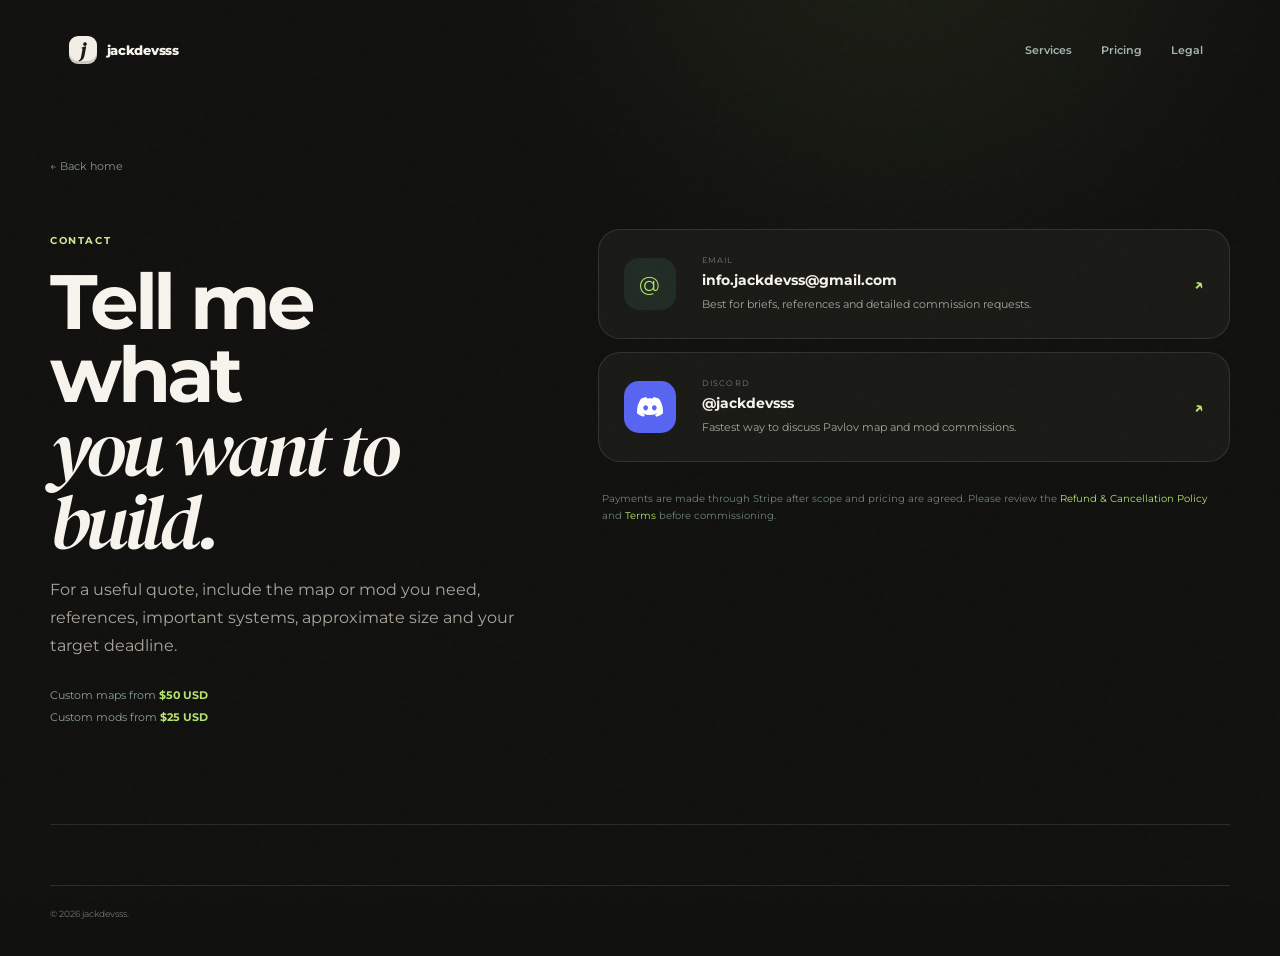
==== contact.html @ 68c9c085 "Replace old website with v6" ====
<!doctype html><html lang="en"><head><meta charset="utf-8"><meta name="viewport" content="width=device-width,initial-scale=1"><meta name="description" content="Contact jackdevsss for Pavlov VR maps and custom Pavlov mods."><title>Contact — jackdevsss</title><link rel="preconnect" href="https://fonts.googleapis.com"><link rel="preconnect" href="https://fonts.gstatic.com" crossorigin><link href="https://fonts.googleapis.com/css2?family=DM+Serif+Display:ital@0;1&family=Montserrat:wght@400;500;600;700;800&display=swap" rel="stylesheet"><link rel="stylesheet" href="assets/styles.css"><script defer src="assets/main.js"></script></head><body><div class="noise"></div><header class="site-header" data-header><a class="brand" href="index.html"><span class="brand-mark">j</span><span>jackdevsss</span></a><nav class="nav static-nav"><a href="index.html#services">Services</a><a href="index.html#pricing">Pricing</a><a href="terms.html">Legal</a></nav></header><main class="contact-page section-shell"><a class="back-link" href="index.html">← Back home</a><div class="contact-grid"><div class="contact-copy reveal"><span class="kicker">Contact</span><h1>Tell me what<br><em>you want to build.</em></h1><p>For a useful quote, include the map or mod you need, references, important systems, approximate size and your target deadline.</p><div class="contact-prices"><span>Custom maps from <b>$50 USD</b></span><span>Custom mods from <b>$25 USD</b></span></div></div><div class="contact-options reveal"><a class="contact-method" href="mailto:info.jackdevss@gmail.com"><div class="method-icon mail-icon">@</div><div><span>EMAIL</span><strong>info.jackdevss@gmail.com</strong><p>Best for briefs, references and detailed commission requests.</p></div><b>↗</b></a><a class="contact-method discord" href="https://discord.com/users/975115280911065088" target="_blank" rel="noopener noreferrer"><div class="method-icon"><svg viewBox="0 0 127.14 96.36" aria-label="Discord"><path fill="currentColor" d="M107.7 8.07A105.15 105.15 0 0 0 81.47 0a72.06 72.06 0 0 0-3.36 6.83 97.68 97.68 0 0 0-29.11 0A72.37 72.37 0 0 0 45.64 0a105.89 105.89 0 0 0-26.25 8.09C2.79 32.65-1.71 56.6.54 80.21a105.73 105.73 0 0 0 32.17 16.15 77.7 77.7 0 0 0 6.89-9.05 68.42 68.42 0 0 1-10.85-5.18c.91-.66 1.8-1.34 2.66-2a75.57 75.57 0 0 0 64.32 0c.87.71 1.76 1.39 2.66 2a68.68 68.68 0 0 1-10.87 5.19 77 77 0 0 0 6.89 9.05 105.25 105.25 0 0 0 32.17-16.15c2.64-27.38-4.51-51.11-18.88-72.15ZM42.45 65.69C36.18 65.69 31 59.94 31 52.86S36 40 42.45 40s11.58 5.78 11.47 12.86-5.05 12.83-11.47 12.83Zm42.24 0c-6.27 0-11.43-5.75-11.43-12.83S78.25 40 84.69 40s11.58 5.78 11.47 12.86-5.05 12.83-11.47 12.83Z"/></svg></div><div><span>DISCORD</span><strong>@jackdevsss</strong><p>Fastest way to discuss Pavlov map and mod commissions.</p></div><b>↗</b></a><div class="contact-foot">Payments are made through Stripe after scope and pricing are agreed. Please review the <a href="refund-policy.html">Refund & Cancellation Policy</a> and <a href="terms.html">Terms</a> before commissioning.</div></div></div></main><footer class="footer section-shell"><div class="footer-bottom"><span>© <span data-year></span> jackdevsss.</span></div></footer></body></html>
---- assets/styles.css ----
:root{--bg:#06100f;--panel:#0a1514;--panel2:#0d1b19;--text:#f4f7f6;--muted:#8c9d99;--line:rgba(211,255,244,.11);--mint:#78f7d2;--cyan:#60c9ff;--violet:#a487ff;--serif:'DM Serif Display',serif;--sans:'Montserrat',sans-serif}*{box-sizing:border-box}html{scroll-behavior:smooth}body{margin:0;background:var(--bg);color:var(--text);font-family:var(--sans);overflow-x:hidden}a{color:inherit;text-decoration:none}h1,h2,h3,p{margin-top:0}em{font-family:var(--serif);font-weight:400}.noise{position:fixed;inset:0;pointer-events:none;opacity:.055;z-index:90;background-image:url("data:image/svg+xml,%3Csvg viewBox='0 0 180 180' xmlns='http://www.w3.org/2000/svg'%3E%3Cfilter id='n'%3E%3CfeTurbulence type='fractalNoise' baseFrequency='.9' numOctaves='4' stitchTiles='stitch'/%3E%3C/filter%3E%3Crect width='100%25' height='100%25' filter='url(%23n)' opacity='.7'/%3E%3C/svg%3E")}.cursor-glow{position:fixed;width:420px;height:420px;border-radius:50%;background:radial-gradient(circle,rgba(96,201,255,.08),transparent 68%);transform:translate(-50%,-50%);pointer-events:none;z-index:0}.section-shell{width:min(1180px,calc(100% - 56px));margin-inline:auto;position:relative}.site-header{position:fixed;z-index:100;top:18px;left:50%;transform:translateX(-50%);width:min(1180px,calc(100% - 36px));height:64px;padding:0 13px 0 18px;border:1px solid transparent;border-radius:22px;display:flex;align-items:center;justify-content:space-between;transition:.3s}.site-header.scrolled{background:rgba(5,13,12,.75);backdrop-filter:blur(22px);border-color:var(--line)}.brand{display:flex;align-items:center;gap:10px;font-size:13px;font-weight:800;letter-spacing:-.02em}.brand-mark{width:28px;height:28px;border-radius:9px;display:grid;place-items:center;background:linear-gradient(135deg,var(--mint),var(--cyan));color:#04100d;font-family:var(--serif);font-style:italic;font-size:19px}.nav{display:flex;align-items:center;gap:3px}.nav a{font-size:11px;font-weight:600;color:#a8b5b2;padding:11px 13px}.nav a:hover{color:#fff}.nav .nav-cta{color:#06100f;background:var(--mint);border-radius:12px;margin-left:6px}.menu-toggle{display:none;background:none;border:0}.hero{min-height:100vh;padding-top:165px;padding-bottom:100px;display:grid;grid-template-columns:.9fr 1.1fr;align-items:center;gap:60px}.hero-copy{z-index:2}.eyebrow,.kicker{font-size:10px;letter-spacing:.16em;text-transform:uppercase;font-weight:700;color:var(--mint)}.status-dot{display:inline-block;width:6px;height:6px;background:var(--mint);border-radius:50%;margin-right:9px;box-shadow:0 0 14px var(--mint)}.hero h1{font-size:clamp(62px,7vw,105px);line-height:.88;letter-spacing:-.065em;margin:26px 0 30px}.hero h1 em{background:linear-gradient(100deg,#fff,var(--mint) 48%,var(--cyan));-webkit-background-clip:text;color:transparent}.hero-text{max-width:570px;color:var(--muted);line-height:1.75;font-size:15px}.hero-actions{display:flex;gap:12px;margin-top:34px}.button{display:inline-flex;align-items:center;justify-content:center;gap:18px;min-height:48px;padding:0 19px;border-radius:13px;font-size:11px;font-weight:700;transition:.25s}.button-primary{background:linear-gradient(120deg,var(--mint),#a3ffe6);color:#04110e;box-shadow:0 15px 50px rgba(120,247,210,.13)}.button-ghost{border:1px solid var(--line);background:rgba(255,255,255,.025)}.hero-meta{display:flex;gap:22px;margin-top:45px;color:#62726e;font-size:9px;text-transform:uppercase;letter-spacing:.1em}.hero-visual{height:630px;position:relative}.orb{position:absolute;border-radius:50%;filter:blur(1px)}.orb-one{width:360px;height:360px;background:radial-gradient(circle,rgba(120,247,210,.19),transparent 65%);top:4%;right:-8%}.orb-two{width:420px;height:420px;background:radial-gradient(circle,rgba(164,135,255,.17),transparent 66%);bottom:-10%;left:-6%}.hero-ring{position:absolute;border:1px solid rgba(120,247,210,.1);border-radius:50%;animation:spin 28s linear infinite}.ring-a{width:520px;height:520px;right:-40px;top:50px}.ring-b{width:390px;height:390px;right:25px;top:115px;border-style:dashed;animation-direction:reverse}@keyframes spin{to{rotate:360deg}}.editor-window{position:absolute;width:94%;height:72%;left:2%;top:13%;background:#111719;border:1px solid rgba(220,255,246,.16);border-radius:20px;box-shadow:0 40px 100px rgba(0,0,0,.55);overflow:hidden;transform:rotate(-3deg)}.editor-bar{height:39px;background:#1b2325;border-bottom:1px solid #2c3839;display:flex;align-items:center;gap:6px;padding:0 13px;color:#83918f;font-size:9px}.editor-bar i{width:7px;height:7px;border-radius:50%;background:#53605e}.editor-bar span{margin-left:8px}.bp-canvas{position:absolute;inset:39px 0 0;background-color:#111719;background-image:linear-gradient(rgba(255,255,255,.035) 1px,transparent 1px),linear-gradient(90deg,rgba(255,255,255,.035) 1px,transparent 1px);background-size:24px 24px}.bp-node{position:absolute;left:var(--x);top:var(--y);width:150px;min-height:80px;border:1px solid #3a4748;border-radius:6px;background:#20292b;box-shadow:0 8px 20px rgba(0,0,0,.35);z-index:2;padding:34px 10px 10px;font-size:9px}.bp-node:before{content:"";position:absolute;inset:0 0 auto;height:25px;border-radius:5px 5px 0 0;background:#873b3b}.bp-node.branch:before{background:#7e6040}.bp-node.function:before{background:#38617e}.bp-node.variable:before{background:#4c397d}.bp-node b{position:absolute;top:7px;left:10px;font-size:8px}.bp-node small{color:#8ea09c}.bp-node i{position:absolute;width:8px;height:8px;border-radius:50%;background:#eee;right:-5px;top:45px}.bp-canvas svg,.editor-mini svg{position:absolute;inset:0;width:100%;height:100%;z-index:1}.bp-canvas path,.editor-mini path{fill:none;stroke:#e7e7e7;stroke-width:2.5;opacity:.72}.floating-tag{position:absolute;z-index:4;border:1px solid var(--line);background:rgba(9,20,18,.78);backdrop-filter:blur(12px);padding:11px 14px;border-radius:12px;font-size:9px;font-weight:700}.tag-one{right:-2%;top:14%}.tag-two{left:-3%;bottom:14%}.marquee{overflow:hidden;border-block:1px solid var(--line);background:#081412}.marquee-track{width:max-content;display:flex;gap:28px;align-items:center;padding:17px 0;animation:marquee 24s linear infinite}.marquee span{font-size:10px;font-weight:700;letter-spacing:.14em;color:#778985}.marquee i{color:var(--mint);font-style:normal}@keyframes marquee{to{transform:translateX(-45%)}}.map-story{height:420vh;position:relative}.map-sticky{height:100vh;position:sticky;top:0;overflow:hidden;background:#000}.map-sticky img{width:100%;height:100%;object-fit:cover;display:block;transform:scale(1.015)}.map-overlay{position:absolute;inset:0;background:linear-gradient(90deg,rgba(3,8,8,.88) 0%,rgba(3,8,8,.5) 35%,rgba(3,8,8,.05) 70%),linear-gradient(0deg,rgba(6,16,15,.7),transparent 35%)}.map-copy{position:absolute;left:50%;top:50%;transform:translate(-50%,-50%)}.map-copy h2{font-size:clamp(50px,6vw,92px);letter-spacing:-.06em;line-height:.94;margin:18px 0}.map-copy p{color:#b2c2be}.sequence-progress{display:flex;align-items:center;gap:13px;margin-top:36px;width:min(370px,80vw);font-size:9px}.sequence-progress i{height:1px;background:rgba(255,255,255,.22);flex:1}.sequence-progress b{display:block;width:0;height:1px;background:var(--mint)}.work,.services,.pricing,.process{padding-top:150px;padding-bottom:80px}.section-heading{margin-bottom:65px}.section-heading h2,.process-sticky h2{font-size:clamp(45px,5vw,72px);line-height:.98;letter-spacing:-.055em;margin:18px 0}.project-grid{display:grid;grid-template-columns:1fr 1fr;gap:18px}.glass-card,.price-card{border:1px solid var(--line);border-radius:26px;background:linear-gradient(145deg,rgba(16,34,31,.88),rgba(8,18,17,.72));overflow:hidden;transition:transform .2s,border-color .3s}.glass-card:hover,.price-card:hover{border-color:rgba(120,247,210,.28)}.editor-mini,.vr-ui{height:350px;position:relative;background:#101719;overflow:hidden}.editor-mini{background-color:#111719;background-image:linear-gradient(rgba(255,255,255,.03) 1px,transparent 1px),linear-gradient(90deg,rgba(255,255,255,.03) 1px,transparent 1px);background-size:20px 20px}.editor-mini-bar{height:34px;background:#1d2627;padding:11px 14px;font-size:8px;color:#7f8e8a}.mini-node{position:absolute;width:125px;height:65px;border:1px solid #465353;background:#212a2c;border-radius:5px;padding:28px 8px 8px;font-size:8px;z-index:2}.mini-node:before{content:"";position:absolute;inset:0 0 auto;height:21px;background:#734044}.mini-node b{position:absolute;top:6px;left:8px}.mini-node small{color:#8c9a97}.n1{left:6%;top:24%}.n2{left:40%;top:46%}.n2:before{background:#805f39}.n3{right:5%;bottom:13%}.n3:before{background:#3b607a}.vr-ui{background:radial-gradient(circle at 50% 55%,#18302d,#07100f 70%)}.vr-ui:before{content:"";position:absolute;inset:18px;border:1px solid rgba(120,247,210,.19);clip-path:polygon(0 0,24% 0,24% 1px,76% 1px,76% 0,100% 0,100% 100%,76% 100%,76% calc(100% - 1px),24% calc(100% - 1px),24% 100%,0 100%)}.scan{position:absolute;inset:0;background:repeating-linear-gradient(0deg,transparent 0 4px,rgba(120,247,210,.018) 5px)}.vr-top,.vr-bottom{position:absolute;left:35px;right:35px;display:flex;justify-content:space-between;font-size:8px;letter-spacing:.15em;color:var(--mint)}.vr-top{top:38px}.vr-bottom{bottom:38px}.vr-center{position:absolute;top:50%;left:50%;transform:translate(-50%,-50%);text-align:center;color:#839a95;font-size:10px;letter-spacing:.18em}.vr-center b{display:block;color:#e7fff8;font-size:23px;margin-top:7px}.card-copy{padding:30px}.card-copy>span,.price-card>span,.payment-note>span{font-size:9px;color:var(--mint);letter-spacing:.15em;font-weight:700}.card-copy h3{font-size:27px;letter-spacing:-.04em;margin:14px 0}.card-copy p,.price-card p{font-size:13px;color:var(--muted);line-height:1.75}.services-list{border-top:1px solid var(--line)}.service{display:grid;grid-template-columns:70px 1fr 1fr;gap:28px;padding:34px 0;border-bottom:1px solid var(--line)}.service>span,.step>span{font-size:10px;color:var(--mint)}.service h3{font-size:23px;margin:0}.service p{font-size:13px;line-height:1.7;color:var(--muted);margin:0}.price-grid{display:grid;grid-template-columns:repeat(3,1fr);gap:16px}.price-card{padding:30px;min-height:330px;display:flex;flex-direction:column}.price{font-family:var(--serif);font-style:italic;font-size:62px;margin:28px 0 18px}.price small{font-family:var(--sans);font-style:normal;font-size:11px;color:var(--muted)}.price-card a{font-size:11px;font-weight:700;color:var(--mint);margin-top:auto}.payment-note{margin-top:16px;padding:22px 26px;border:1px solid var(--line);border-radius:18px;display:grid;grid-template-columns:140px 1fr;align-items:center;background:rgba(255,255,255,.02)}.payment-note p{margin:0;font-size:12px;color:var(--muted);line-height:1.7}.process{display:grid;grid-template-columns:.8fr 1.2fr;gap:100px}.process-sticky{position:sticky;top:140px}.process-sticky p{color:var(--muted);line-height:1.7}.step{min-height:190px;padding:36px 0;border-top:1px solid var(--line);display:grid;grid-template-columns:70px 1fr}.step:last-child{border-bottom:1px solid var(--line)}.step h3{font-size:24px;margin-bottom:10px}.step p{font-size:13px;color:var(--muted);line-height:1.7}.cta{min-height:560px;margin-top:120px;margin-bottom:120px;border:1px solid var(--line);border-radius:34px;overflow:hidden;display:flex;flex-direction:column;align-items:center;justify-content:center;text-align:center;background:radial-gradient(circle at 50% 0,rgba(120,247,210,.11),transparent 45%),#081311}.cta h2{font-size:clamp(50px,6vw,80px);line-height:.95;letter-spacing:-.055em;margin:18px 0 32px}.cta-lines{position:absolute;inset:0;opacity:.28}.cta-lines svg{width:100%;height:100%}.cta-lines path{fill:none;stroke:url(#none);stroke:var(--mint);stroke-width:1;stroke-dasharray:9 12;animation:dash 18s linear infinite}.cta>*:not(.cta-lines){z-index:2}@keyframes dash{to{stroke-dashoffset:-420}}.footer{padding-top:60px;padding-bottom:35px;border-top:1px solid var(--line)}.footer-top{display:flex;justify-content:space-between;align-items:center}.footer-top p{font-size:12px;color:var(--muted)}.footer-links{display:grid;grid-template-columns:1fr 1fr;max-width:450px;margin:65px 0}.footer-links>div{display:flex;flex-direction:column;gap:11px}.footer-links span{font-size:9px;color:#61716d;letter-spacing:.14em;text-transform:uppercase;margin-bottom:6px}.footer-links a{font-size:12px;color:#bcc9c6}.footer-bottom{border-top:1px solid var(--line);padding-top:21px;display:flex;justify-content:space-between;gap:30px;color:#687874;font-size:9px;line-height:1.6}.legal-identity{text-align:right}.reveal{opacity:0;transform:translateY(32px);transition:opacity .85s,transform .85s cubic-bezier(.2,.7,.2,1)}.reveal.visible{opacity:1;transform:none}.legal-page,.contact-page{padding-top:155px;padding-bottom:100px;min-height:85vh}.back-link{font-size:11px;color:#879792}.legal-hero{max-width:880px;margin:55px 0 65px}.legal-hero h1,.contact-copy h1{font-size:clamp(50px,6vw,82px);letter-spacing:-.055em;line-height:.95;margin:18px 0}.legal-hero p,.contact-copy p{color:var(--muted);line-height:1.75}.legal-layout{display:grid;grid-template-columns:240px minmax(0,760px);gap:85px}.legal-nav{position:sticky;top:120px;height:max-content;display:flex;flex-direction:column;gap:6px}.legal-nav a{font-size:11px;color:#71817d;padding:7px 0}.legal-content section{padding-bottom:38px;margin-bottom:38px;border-bottom:1px solid var(--line)}.legal-content h2{font-size:24px;letter-spacing:-.03em}.legal-content p,.legal-content li{font-size:13px;line-height:1.85;color:#a0afab}.legal-content a{color:var(--mint)}.legal-callout{padding:17px 19px;border:1px solid rgba(120,247,210,.22);border-radius:14px;background:rgba(120,247,210,.04)}.contact-grid{display:grid;grid-template-columns:.85fr 1.15fr;gap:80px;align-items:start;margin-top:55px}.contact-prices{display:flex;flex-direction:column;gap:8px;margin-top:28px;color:#8da09b;font-size:11px}.contact-prices b{color:var(--mint)}.contact-options{display:grid;gap:13px}.contact-method{display:grid;grid-template-columns:60px 1fr auto;gap:18px;align-items:center;padding:25px;border:1px solid var(--line);border-radius:22px;background:linear-gradient(145deg,#0c1917,#091210);transition:.25s}.contact-method:hover{transform:translateY(-3px);border-color:rgba(120,247,210,.28)}.method-icon{width:52px;height:52px;border-radius:15px;background:rgba(120,247,210,.08);display:grid;place-items:center;color:var(--mint);font-size:20px}.method-icon svg{width:26px}.contact-method>div:nth-child(2){min-width:0}.contact-method span{display:block;font-size:8px;letter-spacing:.15em;color:#71827e;margin-bottom:6px}.contact-method strong{display:block;font-size:14px;overflow-wrap:anywhere}.contact-method p{font-size:11px;color:var(--muted);margin:7px 0 0;line-height:1.55}.contact-method>b{color:var(--mint)}.discord .method-icon{color:#fff;background:#5865F2}.contact-foot{font-size:10px;color:#6f817c;line-height:1.7;padding:15px 4px}.contact-foot a{color:var(--mint)}
@media(max-width:900px){.section-shell{width:min(760px,calc(100% - 30px))}.site-header{top:10px;width:calc(100% - 20px)}.menu-toggle{display:block;width:40px;height:40px;z-index:4}.menu-toggle span{display:block;width:18px;height:1px;background:#fff;margin:6px auto}.nav:not(.static-nav){position:absolute;top:0;left:0;right:0;padding:80px 20px 20px;background:rgba(5,13,12,.97);border:1px solid var(--line);border-radius:22px;display:flex;flex-direction:column;opacity:0;pointer-events:none;transform:translateY(-8px);transition:.25s}.nav.open{opacity:1;pointer-events:auto;transform:none}.static-nav a{display:none}.hero{grid-template-columns:1fr;padding-top:145px}.hero-visual{height:520px}.editor-window{width:100%;left:0}.project-grid,.price-grid,.process,.contact-grid{grid-template-columns:1fr}.process{gap:50px}.process-sticky{position:relative;top:auto}.service{grid-template-columns:45px 1fr}.service p{grid-column:2}.price-grid{gap:12px}.price-card{min-height:280px}.legal-layout{grid-template-columns:1fr;gap:30px}.legal-nav{position:relative;top:auto;flex-direction:row;flex-wrap:wrap}.footer-top,.footer-bottom{flex-direction:column;align-items:flex-start}.legal-identity{text-align:left}.footer-links{width:100%}}
@media(max-width:560px){.section-shell{width:calc(100% - 24px)}.hero{padding-top:125px;gap:5px}.hero h1{font-size:55px}.hero-actions{flex-direction:column}.button{width:100%}.hero-meta{gap:10px;flex-wrap:wrap}.hero-visual{height:390px}.editor-window{height:75%;top:10%}.bp-node{scale:.72;transform-origin:top left}.map-story{height:350vh}.map-overlay{background:linear-gradient(0deg,rgba(3,8,8,.85),rgba(3,8,8,.2) 70%)}.map-copy{top:auto;bottom:10%;transform:translateX(-50%)}.map-copy h2{font-size:49px}.work,.services,.pricing,.process{padding-top:100px}.section-heading h2,.process-sticky h2{font-size:44px}.editor-mini,.vr-ui{height:300px}.card-copy{padding:24px}.service{gap:10px;padding:27px 0}.payment-note{grid-template-columns:1fr;gap:8px}.step{grid-template-columns:42px 1fr}.cta{min-height:450px;margin:80px auto;border-radius:25px}.footer-links{grid-template-columns:1fr;gap:35px;margin:50px 0}.legal-page,.contact-page{padding-top:125px}.legal-hero,.contact-grid{margin-top:40px}.legal-hero h1,.contact-copy h1{font-size:50px}.contact-method{grid-template-columns:50px 1fr auto;padding:18px;gap:12px}.method-icon{width:46px;height:46px}.contact-method p{display:none}}
@media(prefers-reduced-motion:reduce){html{scroll-behavior:auto}.marquee-track,.hero-ring,.cta-lines path{animation:none}.reveal{opacity:1;transform:none;transition:none}}

:root{--bg:#11110f;--panel:#191915;--panel2:#20201b;--text:#f7f4ed;--muted:#aaa69b;--line:rgba(255,255,255,.11);--mint:#b7e46c;--cyan:#76c7e8;--violet:#a98ae6;--orange:#f3a95f}
body{background:radial-gradient(circle at 70% -10%,rgba(183,228,108,.08),transparent 30%),var(--bg)}
.noise{opacity:.025}.cursor-glow{background:radial-gradient(circle,rgba(183,228,108,.06),transparent 68%)}
.site-header.scrolled{background:rgba(17,17,15,.82)}.brand-mark{background:#f1eee5;color:#171713;box-shadow:inset 0 -3px 0 rgba(0,0,0,.16)}.nav .nav-cta,.button-primary{background:#f1eee5;color:#181814;box-shadow:0 5px 0 #aaa69b,0 16px 32px rgba(0,0,0,.22)}.button-primary:hover,.nav .nav-cta:hover{transform:translateY(-2px)}
.hero h1 em{background:linear-gradient(100deg,#f7f4ed,#cce994 52%,#8ac9e4);-webkit-background-clip:text;color:transparent}.hero-ring,.orb{opacity:.45}.editor-window{transform:rotate(-2deg);border-radius:14px;background:#17191a;box-shadow:0 28px 70px rgba(0,0,0,.42),8px 10px 0 rgba(255,255,255,.035)}
.map-story{height:500vh}.map-sticky img{will-change:contents;transform:scale(1.01)}.map-overlay{background:linear-gradient(90deg,rgba(14,14,12,.88),rgba(14,14,12,.35) 44%,rgba(14,14,12,.04) 76%),linear-gradient(0deg,rgba(17,17,15,.55),transparent 38%)}
.glass-card,.tool-card,.price-card{border:1px solid var(--line);border-radius:20px;background:#1a1a16;overflow:hidden;transition:transform .22s cubic-bezier(.2,.7,.2,1),border-color .25s,box-shadow .25s}.tool-card:hover,.price-card:hover{border-color:rgba(255,255,255,.22);box-shadow:0 22px 60px rgba(0,0,0,.24)}
.tool-shot{height:350px;position:relative;overflow:hidden;background:#151718}.tool-toolbar{height:45px;padding:0 14px;display:flex;align-items:center;gap:10px;background:#222526;border-bottom:1px solid #343839;color:#e7e7e4;font-size:10px}.tool-toolbar small{margin-left:auto;color:#838985}.ue-badge{width:26px;height:26px;border:2px solid #eee;border-radius:50%;display:grid;place-items:center;font-family:serif;font-weight:800}.editor-grid{position:absolute;inset:45px 0 0;background-color:#171a1b;background-image:linear-gradient(rgba(255,255,255,.035) 1px,transparent 1px),linear-gradient(90deg,rgba(255,255,255,.035) 1px,transparent 1px);background-size:20px 20px}.real-node{position:absolute;width:145px;min-height:74px;padding:32px 9px 9px;background:#24292b;border:1px solid #42494b;border-radius:5px;z-index:2;font-size:8px;box-shadow:0 5px 12px rgba(0,0,0,.3)}.real-node:before{content:"";position:absolute;inset:0 0 auto;height:24px;background:#7b3338;border-radius:4px 4px 0 0}.real-node.node-blue:before{background:#315d79}.real-node.node-green:before{background:#3e7254}.real-node b{position:absolute;top:7px;left:9px}.real-node small{color:#929997}.editor-grid svg{position:absolute;inset:0;width:100%;height:100%}.editor-grid path{fill:none;stroke:#dedfdc;stroke-width:2;opacity:.65}.pavlov-shot{background:linear-gradient(#b9c8d2 0 46%,#8f9b82 46% 100%)}.pavlov-mark{position:absolute;z-index:4;top:18px;left:18px;display:flex;align-items:center;gap:10px;padding:9px 12px;border-radius:10px;background:rgba(20,20,18,.86);box-shadow:0 5px 0 rgba(0,0,0,.25)}.pavlov-ring{width:31px;height:31px;border:2px solid #f3f1e9;border-radius:50%;display:grid;place-items:center;font-weight:900}.pavlov-mark b{display:block;font-size:11px;letter-spacing:.08em}.pavlov-mark small{font-size:7px;color:#aaa}.world-card{position:absolute;inset:0;perspective:700px;overflow:hidden}.world-grid{position:absolute;left:-20%;right:-20%;bottom:-40%;height:85%;background-image:linear-gradient(rgba(255,255,255,.2) 1px,transparent 1px),linear-gradient(90deg,rgba(255,255,255,.2) 1px,transparent 1px);background-size:42px 42px;transform:rotateX(63deg)}.block{position:absolute;background:#c8bca5;border:2px solid rgba(0,0,0,.18);box-shadow:8px 10px 0 rgba(0,0,0,.16)}.b1{width:180px;height:82px;left:18%;bottom:23%;transform:skewY(-5deg)}.b2{width:120px;height:130px;right:17%;bottom:18%;transform:skewY(5deg)}.b3{width:95px;height:60px;left:49%;bottom:41%}.spawn{position:absolute;left:45%;bottom:14%;padding:6px 8px;background:#e8d45b;color:#252317;font-size:7px;font-weight:800;transform:rotate(-4deg)}.viewport-bar{position:absolute;left:0;right:0;bottom:0;height:28px;background:#242726;display:flex;gap:20px;align-items:center;padding:0 12px;font-size:7px;color:#aaa}.price-grid.two{grid-template-columns:repeat(2,minmax(0,1fr));max-width:980px;margin-inline:auto;gap:24px}.game-card{min-height:470px;padding:30px;position:relative;background:linear-gradient(145deg,#23231e,#181815);box-shadow:0 8px 0 #090908,0 24px 55px rgba(0,0,0,.22)}.game-card:before{content:"";position:absolute;inset:0;border-radius:inherit;pointer-events:none;background:linear-gradient(135deg,rgba(255,255,255,.06),transparent 35%)}.price-icon{width:64px;height:64px;margin-bottom:28px;border-radius:17px;background:#d6e9a9;box-shadow:inset 0 -6px 0 rgba(0,0,0,.12),0 7px 0 #0c0c0a;position:relative;display:grid;place-items:center;color:#22231c;font-weight:900}.map-icon span{position:absolute;background:#4c553c;border-radius:3px}.map-icon span:nth-child(1){width:32px;height:8px;transform:rotate(-28deg)}.map-icon span:nth-child(2){width:8px;height:32px;transform:rotate(28deg)}.map-icon span:nth-child(3){width:11px;height:11px;border-radius:50%;background:#f0a45f;right:11px;top:11px}.mod-icon{background:#a9d7eb}.mod-icon span{font-size:16px}.price-label{font-size:9px;letter-spacing:.16em;font-weight:700;color:#d6e9a9}.price-card:nth-child(2) .price-label{color:#a9d7eb}.price-card .price{font-family:var(--sans);font-style:normal;font-weight:800;letter-spacing:-.055em}.price-tags{display:flex;flex-wrap:wrap;gap:7px;margin:18px 0 26px}.price-tags span{font-size:8px;padding:7px 9px;border:1px solid var(--line);border-radius:999px;color:#aaa69b}.price-button{margin-top:auto!important;min-height:47px;padding:0 15px;border-radius:12px;background:#efede6;color:#181814!important;display:flex;align-items:center;justify-content:space-between;box-shadow:0 4px 0 #8f8d86}.pricing-fineprint{max-width:820px;margin:34px auto 0;text-align:center;color:#8f8c83}.pricing-fineprint p{font-size:10px;line-height:1.75;margin:7px 0;font-weight:400}.pricing-fineprint strong{color:#c7c3b9;font-weight:600}.payment-note{display:none}.cta{background:radial-gradient(circle at 50% 0,rgba(183,228,108,.08),transparent 45%),#181815}.contact-method{background:#1a1a16}.service h3{font-weight:650}.service p{font-weight:400}.kicker,.eyebrow{color:#cce994}
@media(max-width:900px){.price-grid.two{grid-template-columns:1fr}.tool-shot{height:320px}}

.real-pavlov-shot{position:relative;background:#0d0e0d}.real-pavlov-shot img{width:100%;height:100%;object-fit:cover;display:block;filter:saturate(.9) contrast(1.03)}.real-pavlov-shot:after{content:"";position:absolute;inset:0;background:linear-gradient(180deg,transparent 50%,rgba(8,9,8,.72));pointer-events:none}.real-shot-label{position:absolute;z-index:2;left:18px;bottom:16px;display:flex;flex-direction:column;gap:3px;padding:9px 11px;border:1px solid rgba(255,255,255,.15);border-radius:8px;background:rgba(13,14,13,.72);backdrop-filter:blur(8px)}.real-shot-label b{font-size:9px;letter-spacing:.1em}.real-shot-label span{font-size:8px;color:#b7b7b0}.game-gallery{display:grid;grid-template-columns:1.45fr 1fr 1fr;gap:14px;padding-top:10px;padding-bottom:90px}.gallery-shot{height:280px;position:relative;overflow:hidden;border-radius:18px;border:1px solid var(--line);background:#111;box-shadow:0 18px 45px rgba(0,0,0,.2)}.gallery-shot img{width:100%;height:100%;object-fit:cover;display:block;transition:transform .7s cubic-bezier(.2,.8,.2,1)}.gallery-shot:hover img{transform:scale(1.035)}.gallery-shot:after{content:"";position:absolute;inset:0;background:linear-gradient(180deg,transparent 55%,rgba(0,0,0,.55))}.gallery-shot span{position:absolute;z-index:2;left:16px;bottom:14px;font-size:8px;font-weight:700;letter-spacing:.13em;color:#fff}.payment-links{display:flex;justify-content:center;gap:9px;flex-wrap:wrap;margin-top:20px}.payment-links a{font-size:9px;color:#d8d5cb;padding:8px 11px;border:1px solid var(--line);border-radius:999px;background:rgba(255,255,255,.025);transition:.2s}.payment-links a:hover{background:rgba(255,255,255,.07);transform:translateY(-1px)}
@media(max-width:760px){.game-gallery{grid-template-columns:1fr;padding-bottom:65px}.gallery-shot{height:220px}.gallery-wide{height:280px}}

.perk-list{list-style:none;margin:22px 0 26px;padding:0;display:grid;gap:11px}.perk-list li{position:relative;padding-left:28px;font-size:.88rem;font-weight:500;line-height:1.45;color:var(--text)}.perk-list li:before{content:"✓";position:absolute;left:0;top:-1px;width:19px;height:19px;border-radius:50%;display:grid;place-items:center;font-size:.7rem;font-weight:800;background:rgba(92,196,120,.14);border:1px solid rgba(92,196,120,.32);color:#72d38c}.price-card .perk-list{border-top:1px solid var(--line);padding-top:20px}
.hero-photo{grid-template-columns:.82fr 1.18fr;gap:52px}.hero-media{height:610px;position:relative;border-radius:28px;overflow:hidden;border:1px solid rgba(255,255,255,.14);box-shadow:0 30px 80px rgba(0,0,0,.36),0 8px 0 rgba(0,0,0,.25);transform:rotate(1.2deg)}.hero-media>img{width:100%;height:100%;object-fit:cover;object-position:center;display:block}.hero-media-shade{position:absolute;inset:0;background:linear-gradient(180deg,rgba(0,0,0,.03),rgba(0,0,0,.08) 55%,rgba(0,0,0,.68))}.hero-media-badge{position:absolute;left:20px;bottom:20px;display:flex;gap:11px;align-items:center;padding:12px 14px;border-radius:13px;background:rgba(15,15,13,.82);border:1px solid rgba(255,255,255,.14);backdrop-filter:blur(12px)}.hero-media-badge b{display:block;font-size:10px;letter-spacing:.1em}.hero-media-badge small{display:block;margin-top:3px;color:#aaa69b;font-size:8px}.live-dot{width:9px;height:9px;border-radius:50%;background:#b7e46c;box-shadow:0 0 0 5px rgba(183,228,108,.12)}.visual-grid .tool-card{background:#191915}.supplied-shot img{width:100%;height:100%;object-fit:cover;display:block}.pavlov-art img{object-position:center}.brand-strip{margin-top:30px;margin-bottom:120px;display:grid;grid-template-columns:1fr 1.3fr .72fr;align-items:stretch;gap:14px}.brand-visual,.brand-copy{min-height:190px;border:1px solid var(--line);border-radius:20px;overflow:hidden;background:#181815}.brand-visual img{width:100%;height:100%;object-fit:cover;display:block}.pavlov-brand img{object-fit:contain;background:#000;padding:18px}.unreal-brand img{object-fit:contain;background:#050505;padding:22px}.brand-copy{padding:30px;display:flex;flex-direction:column;justify-content:center}.brand-copy h3{font-size:26px;letter-spacing:-.04em;margin:10px 0}.brand-copy p{font-size:12px;line-height:1.7;color:var(--muted);margin:0}.wide-game-shot{width:100%;height:340px;position:relative;overflow:hidden;margin:20px 0 20px;background:#080808}.wide-game-shot img{width:100%;height:100%;object-fit:cover;display:block;image-rendering:auto}.wide-game-shot:after{content:"";position:absolute;inset:0;background:linear-gradient(90deg,rgba(0,0,0,.65),transparent 50%,rgba(0,0,0,.25))}.wide-game-overlay{position:absolute;z-index:2;left:max(28px,calc((100vw - 1180px)/2));bottom:28px;font-size:9px;letter-spacing:.16em;font-weight:700}.delivery-pill{display:inline-flex;margin:10px 0 2px;padding:8px 10px;border-radius:9px;background:rgba(255,255,255,.055);border:1px solid rgba(255,255,255,.1);font-size:9px;font-weight:650;color:#d8d5cb}.pricing-fineprint{max-width:880px}.pricing-fineprint p{font-size:12px;line-height:1.75;color:#aaa69b}.payment-links a{font-size:10px;padding:9px 13px}.independence{margin-top:100px;margin-bottom:20px;padding:28px 30px;display:grid;grid-template-columns:48px 1fr;gap:22px;border:1px solid rgba(255,255,255,.12);border-radius:20px;background:#181815}.independence-mark{width:44px;height:44px;border-radius:13px;display:grid;place-items:center;background:#f1eee5;color:#181814;font-family:var(--serif);font-size:26px;font-style:italic;box-shadow:0 4px 0 #77756f}.independence h3{font-size:20px;letter-spacing:-.025em;margin:8px 0}.independence p{font-size:11px;line-height:1.75;color:#aaa69b;margin:0;max-width:900px}.footer-bottom>span:first-child{font-size:9px;color:#77756f}
@media(max-width:900px){.hero-photo{grid-template-columns:1fr}.hero-media{height:470px;transform:none}.brand-strip{grid-template-columns:1fr 1fr}.brand-copy{grid-column:1/-1;grid-row:1}.wide-game-shot{height:280px}}
@media(max-width:620px){.hero-media{height:340px;border-radius:20px}.brand-strip{grid-template-columns:1fr;margin-bottom:80px}.brand-copy{grid-column:auto;grid-row:auto}.brand-visual{min-height:150px}.wide-game-shot{height:220px}.independence{grid-template-columns:1fr;padding:22px}.pricing-fineprint p{font-size:11px}}

/* Hero environment artwork and clearer service pricing */
.hero-photo{isolation:isolate;grid-template-columns:1fr;min-height:100vh;padding-top:165px;padding-bottom:100px}
.hero-photo:before{content:"";position:absolute;z-index:-1;top:-165px;bottom:0;left:calc((1180px - 100vw)/2);right:calc((1180px - 100vw)/2);background:linear-gradient(90deg,rgba(17,17,15,.97) 0%,rgba(17,17,15,.88) 36%,rgba(17,17,15,.38) 72%,rgba(17,17,15,.24)),linear-gradient(0deg,rgba(17,17,15,.62),transparent 60%),url("showcase/pavlov-environment.jpg") center 48%/cover no-repeat}
.hero-photo .hero-copy{max-width:650px}
.delivery-pill{display:flex;flex-direction:column;gap:5px;width:100%;padding:14px 16px;background:rgba(183,228,108,.1);border:1px solid rgba(183,228,108,.42);color:#f4f1e7;font-size:11px;line-height:1.4}
.delivery-pill strong{font-size:10px;letter-spacing:.1em;color:#d5f394}.delivery-pill span{color:#ddd9ce}
@media(max-width:900px){.hero-photo{padding-top:145px}.hero-photo:before{left:-15px;right:-15px;top:-145px;background-position:58% center}.hero-photo .hero-copy{max-width:600px}}
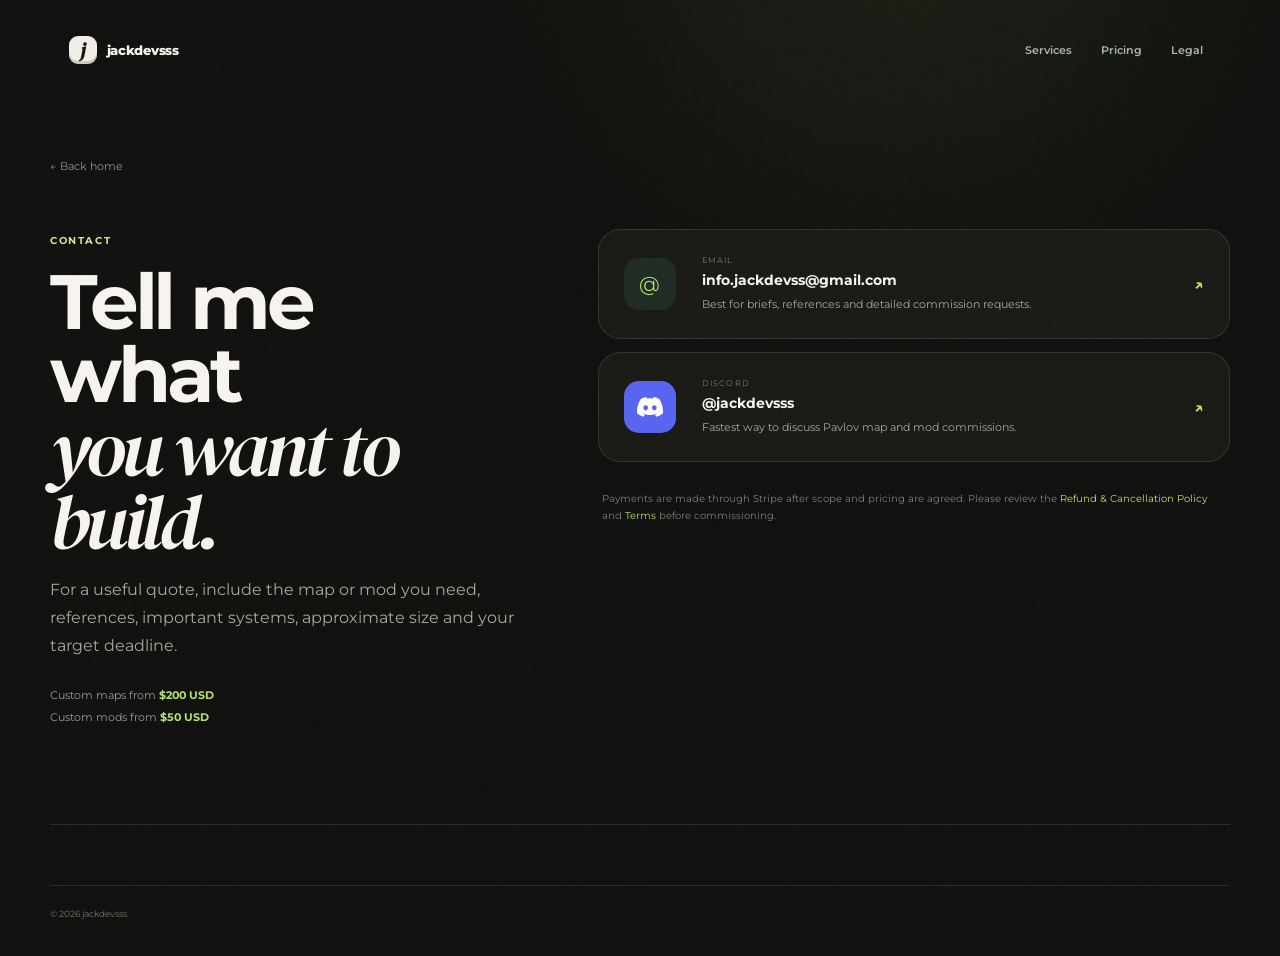
==== commit 53c4d427: "update" ====
--- a/contact.html
+++ b/contact.html
@@ -1 +1 @@
-<!doctype html><html lang="en"><head><meta charset="utf-8"><meta name="viewport" content="width=device-width,initial-scale=1"><meta name="description" content="Contact jackdevsss for Pavlov VR maps and custom Pavlov mods."><title>Contact — jackdevsss</title><link rel="preconnect" href="https://fonts.googleapis.com"><link rel="preconnect" href="https://fonts.gstatic.com" crossorigin><link href="https://fonts.googleapis.com/css2?family=DM+Serif+Display:ital@0;1&family=Montserrat:wght@400;500;600;700;800&display=swap" rel="stylesheet"><link rel="stylesheet" href="assets/styles.css"><script defer src="assets/main.js"></script></head><body><div class="noise"></div><header class="site-header" data-header><a class="brand" href="index.html"><span class="brand-mark">j</span><span>jackdevsss</span></a><nav class="nav static-nav"><a href="index.html#services">Services</a><a href="index.html#pricing">Pricing</a><a href="terms.html">Legal</a></nav></header><main class="contact-page section-shell"><a class="back-link" href="index.html">← Back home</a><div class="contact-grid"><div class="contact-copy reveal"><span class="kicker">Contact</span><h1>Tell me what<br><em>you want to build.</em></h1><p>For a useful quote, include the map or mod you need, references, important systems, approximate size and your target deadline.</p><div class="contact-prices"><span>Custom maps from <b>$50 USD</b></span><span>Custom mods from <b>$25 USD</b></span></div></div><div class="contact-options reveal"><a class="contact-method" href="mailto:info.jackdevss@gmail.com"><div class="method-icon mail-icon">@</div><div><span>EMAIL</span><strong>info.jackdevss@gmail.com</strong><p>Best for briefs, references and detailed commission requests.</p></div><b>↗</b></a><a class="contact-method discord" href="https://discord.com/users/975115280911065088" target="_blank" rel="noopener noreferrer"><div class="method-icon"><svg viewBox="0 0 127.14 96.36" aria-label="Discord"><path fill="currentColor" d="M107.7 8.07A105.15 105.15 0 0 0 81.47 0a72.06 72.06 0 0 0-3.36 6.83 97.68 97.68 0 0 0-29.11 0A72.37 72.37 0 0 0 45.64 0a105.89 105.89 0 0 0-26.25 8.09C2.79 32.65-1.71 56.6.54 80.21a105.73 105.73 0 0 0 32.17 16.15 77.7 77.7 0 0 0 6.89-9.05 68.42 68.42 0 0 1-10.85-5.18c.91-.66 1.8-1.34 2.66-2a75.57 75.57 0 0 0 64.32 0c.87.71 1.76 1.39 2.66 2a68.68 68.68 0 0 1-10.87 5.19 77 77 0 0 0 6.89 9.05 105.25 105.25 0 0 0 32.17-16.15c2.64-27.38-4.51-51.11-18.88-72.15ZM42.45 65.69C36.18 65.69 31 59.94 31 52.86S36 40 42.45 40s11.58 5.78 11.47 12.86-5.05 12.83-11.47 12.83Zm42.24 0c-6.27 0-11.43-5.75-11.43-12.83S78.25 40 84.69 40s11.58 5.78 11.47 12.86-5.05 12.83-11.47 12.83Z"/></svg></div><div><span>DISCORD</span><strong>@jackdevsss</strong><p>Fastest way to discuss Pavlov map and mod commissions.</p></div><b>↗</b></a><div class="contact-foot">Payments are made through Stripe after scope and pricing are agreed. Please review the <a href="refund-policy.html">Refund & Cancellation Policy</a> and <a href="terms.html">Terms</a> before commissioning.</div></div></div></main><footer class="footer section-shell"><div class="footer-bottom"><span>© <span data-year></span> jackdevsss.</span></div></footer></body></html>
+<!doctype html><html lang="en"><head><meta charset="utf-8"><meta name="viewport" content="width=device-width,initial-scale=1"><meta name="description" content="Contact jackdevsss for Pavlov VR maps and custom Pavlov mods."><title>Contact — jackdevsss</title><link rel="preconnect" href="https://fonts.googleapis.com"><link rel="preconnect" href="https://fonts.gstatic.com" crossorigin><link href="https://fonts.googleapis.com/css2?family=DM+Serif+Display:ital@0;1&family=Montserrat:wght@400;500;600;700;800&display=swap" rel="stylesheet"><link rel="stylesheet" href="assets/styles.css"><script defer src="assets/main.js"></script></head><body><div class="noise"></div><header class="site-header" data-header><a class="brand" href="index.html"><span class="brand-mark">j</span><span>jackdevsss</span></a><nav class="nav static-nav"><a href="index.html#services">Services</a><a href="index.html#pricing">Pricing</a><a href="terms.html">Legal</a></nav></header><main class="contact-page section-shell"><a class="back-link" href="index.html">← Back home</a><div class="contact-grid"><div class="contact-copy reveal"><span class="kicker">Contact</span><h1>Tell me what<br><em>you want to build.</em></h1><p>For a useful quote, include the map or mod you need, references, important systems, approximate size and your target deadline.</p><div class="contact-prices"><span>Custom maps from <b>$200 USD</b></span><span>Custom mods from <b>$50 USD</b></span></div></div><div class="contact-options reveal"><a class="contact-method" href="mailto:info.jackdevss@gmail.com"><div class="method-icon mail-icon">@</div><div><span>EMAIL</span><strong>info.jackdevss@gmail.com</strong><p>Best for briefs, references and detailed commission requests.</p></div><b>↗</b></a><a class="contact-method discord" href="https://discord.com/users/975115280911065088" target="_blank" rel="noopener noreferrer"><div class="method-icon"><svg viewBox="0 0 127.14 96.36" aria-label="Discord"><path fill="currentColor" d="M107.7 8.07A105.15 105.15 0 0 0 81.47 0a72.06 72.06 0 0 0-3.36 6.83 97.68 97.68 0 0 0-29.11 0A72.37 72.37 0 0 0 45.64 0a105.89 105.89 0 0 0-26.25 8.09C2.79 32.65-1.71 56.6.54 80.21a105.73 105.73 0 0 0 32.17 16.15 77.7 77.7 0 0 0 6.89-9.05 68.42 68.42 0 0 1-10.85-5.18c.91-.66 1.8-1.34 2.66-2a75.57 75.57 0 0 0 64.32 0c.87.71 1.76 1.39 2.66 2a68.68 68.68 0 0 1-10.87 5.19 77 77 0 0 0 6.89 9.05 105.25 105.25 0 0 0 32.17-16.15c2.64-27.38-4.51-51.11-18.88-72.15ZM42.45 65.69C36.18 65.69 31 59.94 31 52.86S36 40 42.45 40s11.58 5.78 11.47 12.86-5.05 12.83-11.47 12.83Zm42.24 0c-6.27 0-11.43-5.75-11.43-12.83S78.25 40 84.69 40s11.58 5.78 11.47 12.86-5.05 12.83-11.47 12.83Z"/></svg></div><div><span>DISCORD</span><strong>@jackdevsss</strong><p>Fastest way to discuss Pavlov map and mod commissions.</p></div><b>↗</b></a><div class="contact-foot">Payments are made through Stripe after scope and pricing are agreed. Please review the <a href="refund-policy.html">Refund & Cancellation Policy</a> and <a href="terms.html">Terms</a> before commissioning.</div></div></div></main><footer class="footer section-shell"><div class="footer-bottom"><span>© <span data-year></span> jackdevsss.</span></div></footer></body></html>
--- a/assets/styles.css
+++ b/assets/styles.css
@@ -28,3 +28,10 @@
 .delivery-pill{display:flex;flex-direction:column;gap:5px;width:100%;padding:14px 16px;background:rgba(183,228,108,.1);border:1px solid rgba(183,228,108,.42);color:#f4f1e7;font-size:11px;line-height:1.4}
 .delivery-pill strong{font-size:10px;letter-spacing:.1em;color:#d5f394}.delivery-pill span{color:#ddd9ce}
 @media(max-width:900px){.hero-photo{padding-top:145px}.hero-photo:before{left:-15px;right:-15px;top:-145px;background-position:58% center}.hero-photo .hero-copy{max-width:600px}}
+
+/* Pricing refresh */
+.price small{display:inline-block;font-family:var(--sans);font-size:14px;line-height:1;letter-spacing:0;vertical-align:.55em;margin-left:7px;color:#c8c5bb;font-weight:650;white-space:nowrap}
+.delivery-pill strong{display:flex;align-items:center;gap:7px}.discount-icon{width:15px;height:15px;flex:0 0 auto;fill:none;stroke:#d5f394;stroke-width:1.8;stroke-linecap:round;stroke-linejoin:round}
+.sale-promo{max-width:980px;margin:0 auto 28px;padding:18px;display:grid;grid-template-columns:minmax(180px,260px) 1fr;align-items:center;gap:26px;border:1px solid rgba(105,130,255,.36);border-radius:22px;background:radial-gradient(ellipse at 82% 10%,rgba(176,65,255,.14),transparent 42%),linear-gradient(120deg,#101b3e,#171329 65%,#21113a);box-shadow:0 18px 48px rgba(0,0,0,.24);overflow:hidden}
+.sale-promo>img{display:block;width:100%;max-height:390px;object-fit:contain;border-radius:12px}.sale-promo-copy{padding:22px 25px}.sale-tag{display:inline-flex;padding:7px 10px;border:1px solid rgba(125,185,255,.45);border-radius:999px;background:rgba(54,142,255,.13);font-size:9px;letter-spacing:.14em;font-weight:800;color:#a8dcff}.sale-promo h3{margin:16px 0 9px;font-size:clamp(25px,4vw,42px);letter-spacing:-.05em}.sale-promo p{max-width:440px;margin:0 0 22px;color:#c0c5dd;font-size:13px;line-height:1.7}.sale-promo .button{width:max-content}
+@media(max-width:620px){.sale-promo{grid-template-columns:1fr;gap:10px;padding:12px}.sale-promo>img{width:min(100%,260px);max-height:390px;margin:auto}.sale-promo-copy{padding:12px}.sale-promo .button{width:100%}.price small{font-size:12px;margin-left:5px}}
